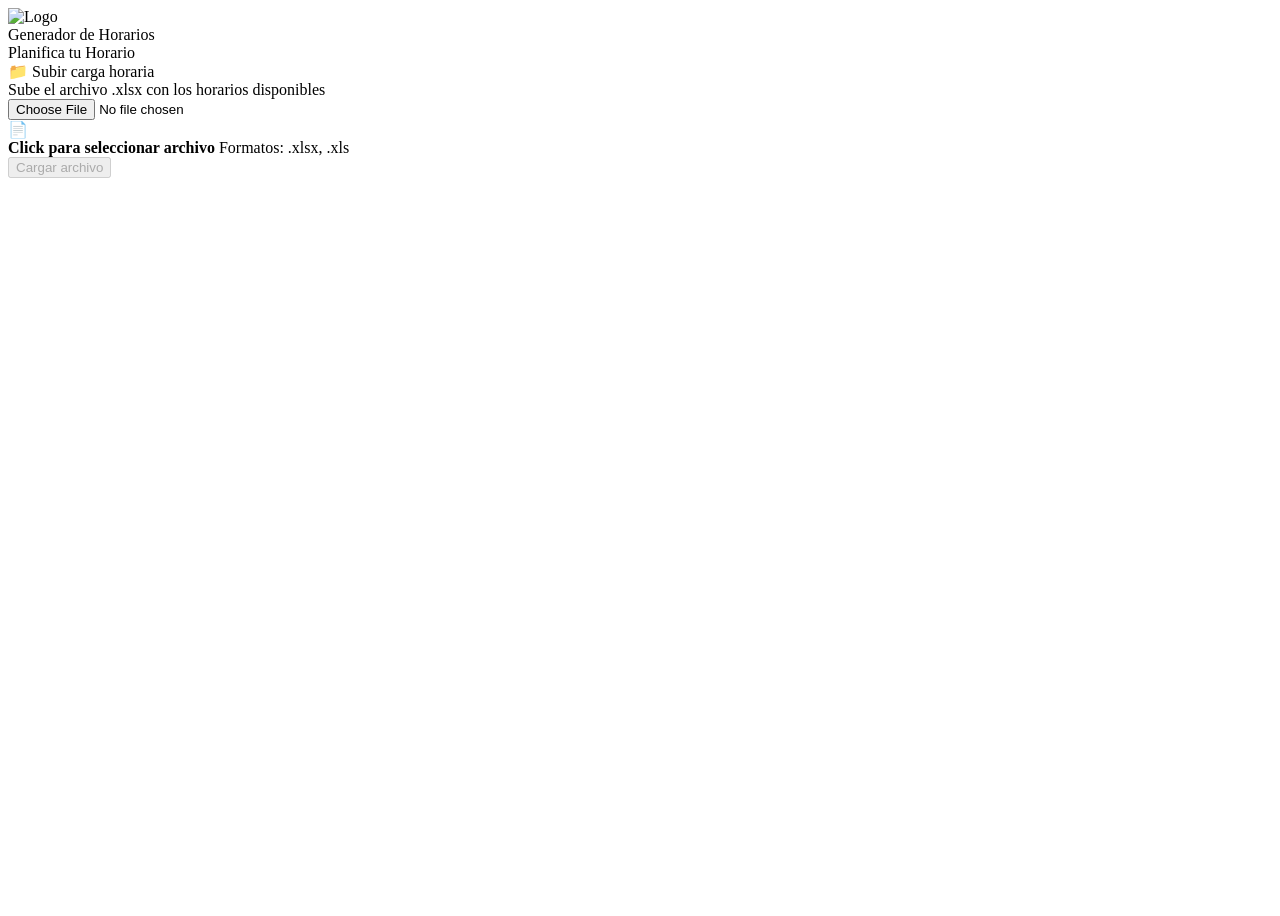
==== templates/index.html @ fe9e4df2 "Mejoras en el Excel" ====
<!DOCTYPE html>
<html lang="es">

<head>
    <link rel="manifest" href="manifest.json">
    <meta charset="UTF-8">
    <meta name="viewport" content="width=device-width, initial-scale=1.0">
    <title>Generador de Horarios - Inicio</title>
    <link
        href="https://fonts.googleapis.com/css2?family=Plus+Jakarta+Sans:wght@300;400;500;600;700;800&family=JetBrains+Mono:wght@400;600&display=swap"
        rel="stylesheet">
    <link rel="stylesheet" href="static/css/style.css">

    <!-- SheetJS: equivale a openpyxl, lee el Excel en el navegador -->
    <script src="https://cdnjs.cloudflare.com/ajax/libs/xlsx/0.18.5/xlsx.full.min.js"></script>
</head>

<body class="page-index-body">

    <div class="page-index" style="min-height: 100vh;">

        <!-- ═══ HEADER ═══ -->
        <div class="idx-header">
            <div class="idx-logo">
                <img src="static/img/512x512.png" alt="Logo" class="logo-app-img">
                <div>
                    <div class="logo-title">Generador de Horarios</div>
                    <div class="logo-sub">Planifica tu Horario</div>
                </div>
            </div>
        </div>

        <!-- ═══ BODY ═══ -->
        <div class="idx-body">

            <!-- ── CARD 1: SUBIR CARGA HORARIA ── -->
            <div class="idx-card">
                <div class="card-title">📁 Subir carga horaria</div>
                <div class="card-desc">Sube el archivo .xlsx con los horarios disponibles</div>

                <div class="upload-zone" id="uploadZone">
                    <input type="file" id="fileInput" accept=".xlsx,.xls">
                    <div class="upload-icon">📄</div>
                    <div class="upload-label">
                        <strong>Click para seleccionar archivo</strong>
                        Formatos: .xlsx, .xls
                    </div>
                </div>

                <div id="fileInfo" class="file-badge" style="display:none"></div>

                <button id="btnUpload" class="btn-primary" disabled>
                    Cargar archivo
                </button>

                <div id="uploadStatus" class="upload-status"></div>

                <!-- Guardar / Limpiar progreso: solo visible cuando hay algo cargado -->
                <div id="persistActions" style="display:none; gap:8px; margin-top:10px;">
                    <button id="btnGuardar" class="btn-action" style="flex:1;"
                        title="Conservar archivo y selección para la próxima vez">
                        💾 Guardar
                    </button>
                    <button id="btnLimpiarTodo" class="btn-action" style="flex:1; color:#ef4444;"
                        title="Borrar archivo y selección guardados">
                        🗑 Limpiar
                    </button>
                </div>
            </div>

            <!-- ── CARD 2: SELECCIONAR CURSOS ── -->
            <!-- Empieza oculta, JS la muestra después de cargar el Excel -->
            <div class="idx-card" id="cardCursos" style="display:none">
                <div class="card-title">📚 Seleccionar cursos</div>
                <div class="card-desc">Busca y elige los cursos que deseas incluir</div>

                <div class="search-wrap">
                    <input type="text" id="courseSearch" class="search-input"
                        placeholder="Buscar por nombre o código de curso...">
                    <button id="clearSearch" class="clear-search-btn">✕</button>
                </div>

                <!-- JS llenará esta lista con los cursos del Excel -->
                <div class="cursos-lista" id="cursosLista"></div>

                <div class="seleccionados-wrap">
                    <div class="sel-header">
                        <span class="sel-label">Seleccionados</span>
                        <span class="sel-count" id="selCount">0</span>
                    </div>

                    <!-- Chips de cursos seleccionados, cada uno se puede quitar individualmente -->
                    <div class="sel-chips" id="selChips"></div>

                    <button id="btnClearSel" class="btn-action"
                        style="width:100%; margin-bottom:10px; display:none; color:#ef4444;">
                        ✕ Limpiar selección
                    </button>

                    <button id="btnNext" class="btn-primary btn-next" disabled>
                        Generar horarios →
                    </button>
                </div>
            </div>

        </div>
    </div>

    <div class="toast" id="toast"></div>

    <!-- ── Scripts ── -->
    <!-- parser.js debe cargarse antes que este script -->
    <script src="static/js/parser.js"></script>

    <script>
        // ── Referencias al DOM ──────────────────────────────────
        const fileInput = document.getElementById('fileInput');
        const btnUpload = document.getElementById('btnUpload');
        const fileInfo = document.getElementById('fileInfo');
        const uploadStatus = document.getElementById('uploadStatus');
        const uploadZone = document.getElementById('uploadZone');
        const cardCursos = document.getElementById('cardCursos');
        const cursosLista = document.getElementById('cursosLista');
        const courseSearch = document.getElementById('courseSearch');
        const clearSearch = document.getElementById('clearSearch');
        const persistActions = document.getElementById('persistActions');
        const btnClearSel = document.getElementById('btnClearSel');

        // Almacena la carga horaria parseada y los cursos seleccionados
        // Equivale a carga_horaria = {} en app.py
        let cargaGlobal = null;
        let cursosSeleccionados = new Set();
        let nombreArchivoActual = '';

        // Claves de guardado persistente (sobreviven a cerrar la app/pestaña)
        const LS_CARGA = 'horarioGen_carga';
        const LS_NOMBRE = 'horarioGen_archivo';
        const LS_SEL = 'horarioGen_seleccion';

        // ── Código del curso a partir de la carga ───────────────
        function getCodigoCurso(nombre) {
            if (!cargaGlobal || !cargaGlobal[nombre]) return '';
            const secciones = Object.values(cargaGlobal[nombre]);
            return secciones.length ? (secciones[0].codigo || '') : '';
        }

        // ── 1. Archivo seleccionado: muestra nombre y habilita botón ──
        fileInput.onchange = () => {
            if (fileInput.files.length > 0) {
                const name = fileInput.files[0].name;
                fileInfo.style.display = 'flex';
                fileInfo.innerHTML = '📄 ' + name;
                uploadZone.classList.add('active');
                btnUpload.disabled = false;
            }
        };

        // ── 2. Cargar archivo: llama a parsearExcel() de parser.js ──
        btnUpload.onclick = () => {
            if (!fileInput.files.length) return;

            const file = fileInput.files[0];
            btnUpload.disabled = true;
            fileInfo.style.display = 'flex';
            fileInfo.innerHTML = '⏳ Cargando: ' + file.name;
            uploadStatus.innerHTML = '<span class="spinner"></span> Procesando archivo...';

            // Al cargar un archivo nuevo se limpia la selección anterior
            cursosSeleccionados = new Set();

            parsearExcel(file)
                .then(carga => {
                    cargaGlobal = carga;
                    nombreArchivoActual = file.name;

                    // Guarda la carga en sessionStorage para que generador.html la use
                    sessionStorage.setItem('cargaHoraria', JSON.stringify(carga));

                    const cursos = Object.keys(carga).sort();
                    uploadStatus.innerHTML =
                        `<span style="color:#10b981">✅ ¡Éxito! ${cursos.length} cursos cargados.</span>`;

                    construirListaCursos(cursos);
                    cardCursos.style.display = 'block';
                    persistActions.style.display = 'flex';
                    actualizarSeleccion();
                })
                .catch(err => {
                    uploadStatus.innerHTML =
                        `<span style="color:#ef4444">❌ ${err}</span>`;
                    btnUpload.disabled = false;
                });
        };

        // ── 3. Construir lista de cursos dinámicamente ──────────
        function construirListaCursos(cursos) {
            cursosLista.innerHTML = '';
            cursos.forEach(nombre => {
                const codigo = getCodigoCurso(nombre);
                const div = document.createElement('div');
                div.className = 'curso-item';
                div.dataset.nombre = nombre;
                div.innerHTML = `
        <span class="curso-nombre">${codigo ? `<span class="curso-codigo">${codigo}</span> ` : ''}${nombre}</span>
        <span class="curso-check">✔</span>
      `;
                div.onclick = () => toggleCursoSeleccionado(div, nombre);
                if (cursosSeleccionados.has(nombre)) {
                    div.classList.add('seleccionado');
                    div.querySelector('.curso-check').style.display = 'inline';
                }
                cursosLista.appendChild(div);
            });
        }

        // ── 4. Buscador: case-insensitive, sin tildes, coincidencia parcial ──
        // (busca tanto en el nombre como en el código del curso, ya que
        // ambos viven dentro de .curso-nombre)
        function normalizarBusqueda(s) {
            return s.toLowerCase().normalize('NFD').replace(/[\u0300-\u036f]/g, '');
        }

        courseSearch.addEventListener('input', e => {
            const q = normalizarBusqueda(e.target.value);
            clearSearch.style.display = q.length > 0 ? 'block' : 'none';
            document.querySelectorAll('.curso-item').forEach(item => {
                const texto = normalizarBusqueda(item.querySelector('.curso-nombre').innerText);
                item.style.display = texto.includes(q) ? 'flex' : 'none';
            });
        });

        clearSearch.onclick = () => {
            courseSearch.value = '';
            clearSearch.style.display = 'none';
            document.querySelectorAll('.curso-item').forEach(item => {
                item.style.display = 'flex';
            });
            courseSearch.focus();
        };

        // ── 5. Selección de cursos: toggle ✔, chips y contador ───
        function toggleCursoSeleccionado(elemento, nombre) {
            const checkIcon = elemento.querySelector('.curso-check');
            const estaSeleccionado = elemento.classList.toggle('seleccionado');

            if (estaSeleccionado) {
                checkIcon.style.display = 'inline';
                cursosSeleccionados.add(nombre);
            } else {
                checkIcon.style.display = 'none';
                cursosSeleccionados.delete(nombre);
            }

            actualizarSeleccion();
        }

        // Sincroniza contador + chips + botón "Generar" cada vez que cambia la selección
        function actualizarSeleccion() {
            document.getElementById('selCount').innerText = cursosSeleccionados.size;
            document.getElementById('btnNext').disabled = cursosSeleccionados.size === 0;
            renderChips();
        }

        function renderChips() {
            const chipsWrap = document.getElementById('selChips');
            chipsWrap.innerHTML = '';
            [...cursosSeleccionados].forEach(nombre => {
                const chip = document.createElement('div');
                chip.className = 'chip';
                chip.innerHTML = `<span>${nombre}</span><button type="button" title="Quitar de la selección">✕</button>`;
                chip.querySelector('button').onclick = (ev) => {
                    ev.stopPropagation();
                    const item = document.querySelector(`.curso-item[data-nombre="${CSS.escape(nombre)}"]`);
                    if (item) {
                        toggleCursoSeleccionado(item, nombre);
                    } else {
                        cursosSeleccionados.delete(nombre);
                        actualizarSeleccion();
                    }
                };
                chipsWrap.appendChild(chip);
            });
            btnClearSel.style.display = cursosSeleccionados.size ? 'block' : 'none';
        }

        // Botón "Limpiar selección": desmarca todos los cursos de golpe
        btnClearSel.onclick = () => {
            document.querySelectorAll('.curso-item.seleccionado').forEach(item => {
                item.classList.remove('seleccionado');
                item.querySelector('.curso-check').style.display = 'none';
            });
            cursosSeleccionados.clear();
            actualizarSeleccion();
        };

        // ── 6. Ir al generador ──────────────────────────────────
        document.getElementById('btnNext').onclick = () => {
            if (!cursosSeleccionados.size) return;
            const params = new URLSearchParams();
            cursosSeleccionados.forEach(c => params.append('curso', c));
            window.location.href = 'generador.html?' + params.toString();
        };

        // ── 7. Guardar / Limpiar progreso (persiste al cerrar la app) ──
        document.getElementById('btnGuardar').onclick = () => {
            if (!cargaGlobal) {
                showToast('Primero carga un archivo', 'error');
                return;
            }
            try {
                localStorage.setItem(LS_CARGA, JSON.stringify(cargaGlobal));
                localStorage.setItem(LS_NOMBRE, nombreArchivoActual);
                localStorage.setItem(LS_SEL, JSON.stringify([...cursosSeleccionados]));
                showToast('Progreso guardado ✓ — lo verás al volver a abrir la app', 'success');
            } catch (e) {
                showToast('No se pudo guardar (archivo muy grande para el navegador)', 'error');
            }
        };

        document.getElementById('btnLimpiarTodo').onclick = () => {
            localStorage.removeItem(LS_CARGA);
            localStorage.removeItem(LS_NOMBRE);
            localStorage.removeItem(LS_SEL);
            sessionStorage.removeItem('cargaHoraria');

            cargaGlobal = null;
            cursosSeleccionados = new Set();
            nombreArchivoActual = '';

            fileInput.value = '';
            fileInfo.style.display = 'none';
            uploadZone.classList.remove('active');
            btnUpload.disabled = true;
            uploadStatus.innerHTML = '';
            cardCursos.style.display = 'none';
            cursosLista.innerHTML = '';
            courseSearch.value = '';
            clearSearch.style.display = 'none';
            persistActions.style.display = 'none';

            showToast('Todo limpio — listo para cargar un nuevo archivo', 'success');
        };

        // ── Restaurar progreso guardado al abrir la app ──────────
        (function restaurarProgreso() {
            const cargaGuardada = localStorage.getItem(LS_CARGA);
            if (!cargaGuardada) return;

            try {
                cargaGlobal = JSON.parse(cargaGuardada);
                nombreArchivoActual = localStorage.getItem(LS_NOMBRE) || '';
                const seleccionGuardada = JSON.parse(localStorage.getItem(LS_SEL) || '[]');

                sessionStorage.setItem('cargaHoraria', cargaGuardada);

                if (nombreArchivoActual) {
                    fileInfo.style.display = 'flex';
                    fileInfo.innerHTML = '📄 ' + nombreArchivoActual + ' (guardado)';
                }

                const cursos = Object.keys(cargaGlobal).sort();
                uploadStatus.innerHTML =
                    `<span style="color:#10b981">✅ ${cursos.length} cursos restaurados de tu última sesión.</span>`;

                seleccionGuardada.forEach(c => cursosSeleccionados.add(c));

                construirListaCursos(cursos);
                cardCursos.style.display = 'block';
                persistActions.style.display = 'flex';
                actualizarSeleccion();
            } catch (e) {
                console.warn('No se pudo restaurar el progreso guardado:', e);
            }
        })();

        // ── Toast ─────────────────────────────────────────────────
        function showToast(msg, type = 'info') {
            const t = document.getElementById('toast');
            if (!t) return;
            t.textContent = msg;
            t.className = `toast show ${type}`;
            setTimeout(() => { t.className = 'toast'; }, 3000);
        }
    </script>

    <!-- ── Registro PWA + aviso de actualización ── -->
    <script>
        if ('serviceWorker' in navigator) {
            navigator.serviceWorker.register('sw.js')
                .then(reg => {
                    console.log('SW registrado');
                    if (reg.waiting) mostrarAvisoActualizacion(reg.waiting);
                    reg.addEventListener('updatefound', () => {
                        const nuevoSW = reg.installing;
                        if (!nuevoSW) return;
                        nuevoSW.addEventListener('statechange', () => {
                            if (nuevoSW.state === 'installed' && navigator.serviceWorker.controller) {
                                mostrarAvisoActualizacion(nuevoSW);
                            }
                        });
                    });
                })
                .catch(err => console.warn('SW error:', err));

            let recargando = false;
            navigator.serviceWorker.addEventListener('controllerchange', () => {
                if (recargando) return;
                recargando = true;
                window.location.reload();
            });
        }

        function mostrarAvisoActualizacion(sw) {
            if (document.querySelector('.update-banner')) return;
            const banner = document.createElement('div');
            banner.className = 'update-banner';
            banner.innerHTML = `🔄 Hay una nueva versión disponible <button type="button">Actualizar</button>`;
            document.body.appendChild(banner);
            banner.querySelector('button').onclick = () => {
                sw.postMessage('SKIP_WAITING');
                banner.remove();
            };
        }
    </script>
</body>

</html>
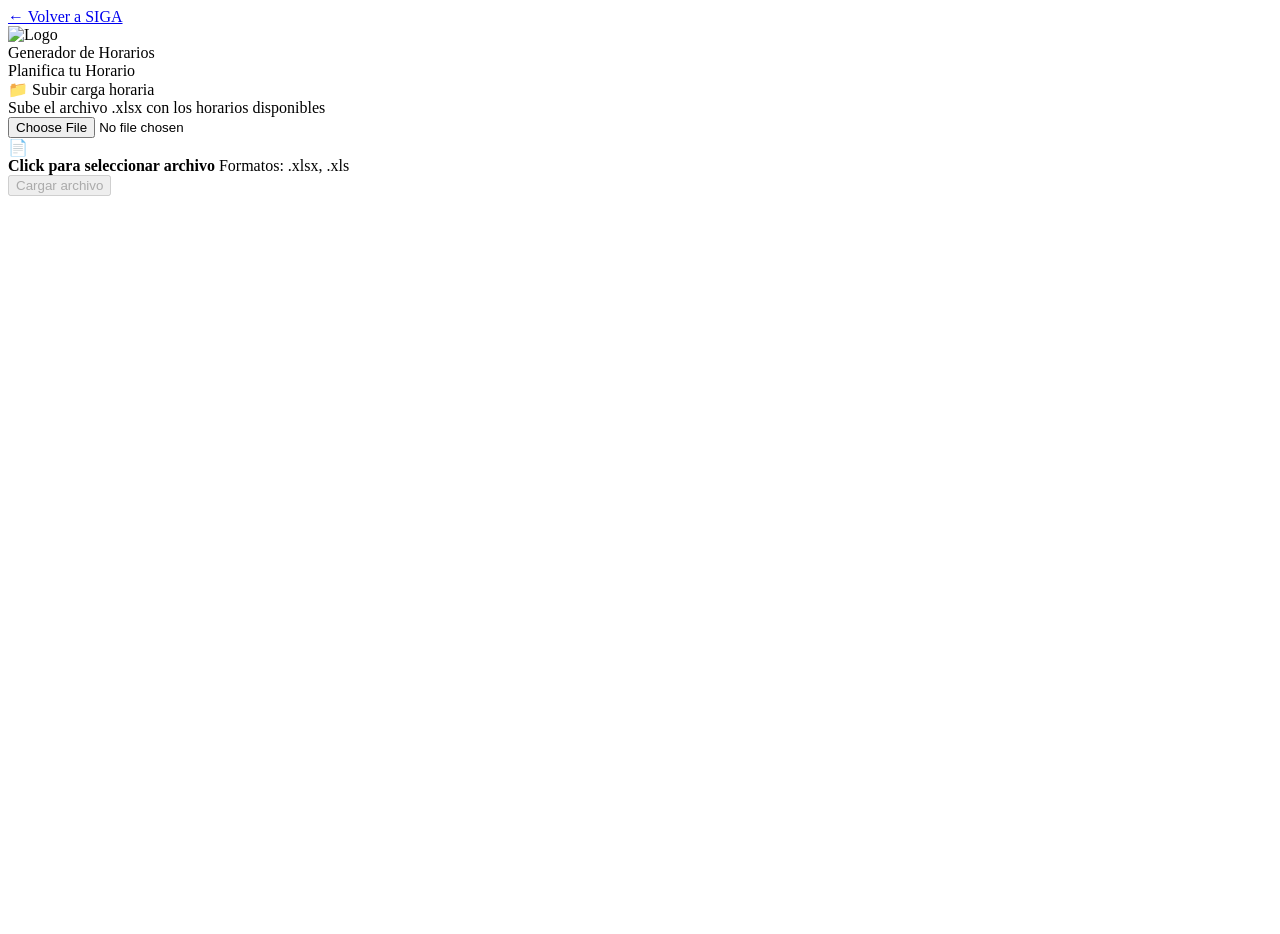
==== commit 589e33e0: "conexion con siga" ====
--- a/templates/index.html
+++ b/templates/index.html
@@ -10,13 +10,18 @@
         href="https://fonts.googleapis.com/css2?family=Plus+Jakarta+Sans:wght@300;400;500;600;700;800&family=JetBrains+Mono:wght@400;600&display=swap"
         rel="stylesheet">
     <link rel="stylesheet" href="static/css/style.css">
+    <link href="https://fonts.googleapis.com/css2?family=Black+Ops+One&family=Orbitron:wght@500;600;700&display=swap"
+        rel="stylesheet">
+    <link rel="stylesheet" href="css/siga-theme-horarios.css">
 
     <!-- SheetJS: equivale a openpyxl, lee el Excel en el navegador -->
     <script src="https://cdnjs.cloudflare.com/ajax/libs/xlsx/0.18.5/xlsx.full.min.js"></script>
 </head>
 
 <body class="page-index-body">
-
+    <div class="siga-topbar">
+        <a href="https://harrypc2023.github.io/portal-siga/dashboard.html">← Volver a SIGA</a>
+    </div>
     <div class="page-index" style="min-height: 100vh;">
 
         <!-- ═══ HEADER ═══ -->
@@ -55,15 +60,14 @@
 
                 <div id="uploadStatus" class="upload-status"></div>
 
-                <!-- Guardar / Limpiar progreso: solo visible cuando hay algo cargado -->
-                <div id="persistActions" style="display:none; gap:8px; margin-top:10px;">
-                    <button id="btnGuardar" class="btn-action" style="flex:1;"
-                        title="Conservar archivo y selección para la próxima vez">
-                        💾 Guardar
-                    </button>
-                    <button id="btnLimpiarTodo" class="btn-action" style="flex:1; color:#ef4444;"
+                <!-- Progreso: se guarda solo en cada cambio, ya no depende de un clic -->
+                <div id="persistActions" style="display:none; flex-direction:column; gap:6px; margin-top:10px;">
+                    <div class="autosave-hint" style="font-size:11px; opacity:.6; text-align:center;">
+                        💾 Tu progreso se guarda automáticamente
+                    </div>
+                    <button id="btnLimpiarTodo" class="btn-action" style="width:100%; color:#ef4444;"
                         title="Borrar archivo y selección guardados">
-                        🗑 Limpiar
+                        🗑 Limpiar todo
                     </button>
                 </div>
             </div>
@@ -136,6 +140,33 @@
         const LS_CARGA = 'horarioGen_carga';
         const LS_NOMBRE = 'horarioGen_archivo';
         const LS_SEL = 'horarioGen_seleccion';
+        // Estas dos las usa generador.js (pantalla 2), pero se limpian desde
+        // acá cuando cambia el archivo o el usuario pulsa "Limpiar todo"
+        const LS_GEN_SECCIONES = 'horarioGen_seccionesGen';
+        const LS_GEN_CRUCES = 'horarioGen_cruces';
+
+        // ── Autoguardado: se llama en cada cambio, no en un clic ──
+        // Reemplaza al antiguo botón "Guardar" manual.
+        function guardarProgreso() {
+            if (!cargaGlobal) return;
+            try {
+                localStorage.setItem(LS_CARGA, JSON.stringify(cargaGlobal));
+                localStorage.setItem(LS_NOMBRE, nombreArchivoActual);
+                localStorage.setItem(LS_SEL, JSON.stringify([...cursosSeleccionados]));
+                avisarAutoguardadoUnaVez();
+            } catch (e) {
+                // Ej: archivo muy grande para el límite de localStorage del navegador
+                showToast('No se pudo guardar automáticamente (archivo muy grande para el navegador)', 'error');
+            }
+        }
+
+        // Avisa una sola vez por sesión de pestaña que el guardado es automático,
+        // para no mostrar un toast en cada clic/selección.
+        function avisarAutoguardadoUnaVez() {
+            if (sessionStorage.getItem('horarioGen_avisoAutoguardado')) return;
+            sessionStorage.setItem('horarioGen_avisoAutoguardado', '1');
+            showToast('Tu progreso se guarda automáticamente ✓', 'success');
+        }
 
         // ── Código del curso a partir de la carga ───────────────
         function getCodigoCurso(nombre) {
@@ -170,6 +201,18 @@
 
             parsearExcel(file)
                 .then(carga => {
+                    // Si ya había un archivo distinto guardado, la selección de
+                    // secciones/profesores y cruces de la pantalla 2 (que pertenece
+                    // a ese archivo anterior) ya no tiene sentido: se limpia y se avisa.
+                    const nombreAnterior = localStorage.getItem(LS_NOMBRE);
+                    const habiaSeleccionGenerador =
+                        !!localStorage.getItem(LS_GEN_SECCIONES) || !!localStorage.getItem(LS_GEN_CRUCES);
+                    if (nombreAnterior && nombreAnterior !== file.name && habiaSeleccionGenerador) {
+                        localStorage.removeItem(LS_GEN_SECCIONES);
+                        localStorage.removeItem(LS_GEN_CRUCES);
+                        showToast('Archivo nuevo detectado: tu selección de secciones y cruces anterior quedó desactualizada', 'info');
+                    }
+
                     cargaGlobal = carga;
                     nombreArchivoActual = file.name;
 
@@ -184,6 +227,7 @@
                     cardCursos.style.display = 'block';
                     persistActions.style.display = 'flex';
                     actualizarSeleccion();
+                    guardarProgreso();
                 })
                 .catch(err => {
                     uploadStatus.innerHTML =
@@ -200,6 +244,7 @@
                 const div = document.createElement('div');
                 div.className = 'curso-item';
                 div.dataset.nombre = nombre;
+                div.dataset.codigo = codigo;
                 div.innerHTML = `
         <span class="curso-nombre">${codigo ? `<span class="curso-codigo">${codigo}</span> ` : ''}${nombre}</span>
         <span class="curso-check">✔</span>
@@ -213,28 +258,65 @@
             });
         }
 
-        // ── 4. Buscador: case-insensitive, sin tildes, coincidencia parcial ──
-        // (busca tanto en el nombre como en el código del curso, ya que
-        // ambos viven dentro de .curso-nombre)
+        // ── 4. Buscador: "empieza por" con prioridad, no "contiene en cualquier parte" ──
+        // Orden de resultados:
+        //   0) el nombre del curso empieza con lo escrito
+        //   1) alguna palabra intermedia del nombre empieza con lo escrito
+        //   2) el código del curso empieza con lo escrito
+        // y dentro de cada grupo, alfabético.
         function normalizarBusqueda(s) {
             return s.toLowerCase().normalize('NFD').replace(/[\u0300-\u036f]/g, '');
         }
 
+        function prioridadBusqueda(item, q) {
+            const nombre = normalizarBusqueda(item.dataset.nombre || '');
+            const codigo = normalizarBusqueda(item.dataset.codigo || '');
+
+            if (nombre.startsWith(q)) return 0;
+            if (nombre.split(/\s+/).some(palabra => palabra.startsWith(q))) return 1;
+            if (codigo.startsWith(q)) return 2;
+            return -1;
+        }
+
+        function restaurarOrdenAlfabetico() {
+            const items = [...document.querySelectorAll('.curso-item')];
+            items.sort((a, b) => a.dataset.nombre.localeCompare(b.dataset.nombre, 'es'));
+            items.forEach(item => {
+                item.style.display = 'flex';
+                cursosLista.appendChild(item);
+            });
+        }
+
         courseSearch.addEventListener('input', e => {
-            const q = normalizarBusqueda(e.target.value);
+            const q = normalizarBusqueda(e.target.value.trim());
             clearSearch.style.display = q.length > 0 ? 'block' : 'none';
-            document.querySelectorAll('.curso-item').forEach(item => {
-                const texto = normalizarBusqueda(item.querySelector('.curso-nombre').innerText);
-                item.style.display = texto.includes(q) ? 'flex' : 'none';
+
+            if (!q) {
+                restaurarOrdenAlfabetico();
+                return;
+            }
+
+            const items = [...document.querySelectorAll('.curso-item')];
+            const conPrioridad = items
+                .map(item => ({ item, prioridad: prioridadBusqueda(item, q) }))
+                .filter(x => x.prioridad !== -1);
+
+            conPrioridad.sort((a, b) => {
+                if (a.prioridad !== b.prioridad) return a.prioridad - b.prioridad;
+                return a.item.dataset.nombre.localeCompare(b.item.dataset.nombre, 'es');
+            });
+
+            items.forEach(item => { item.style.display = 'none'; });
+            conPrioridad.forEach(({ item }) => {
+                item.style.display = 'flex';
+                cursosLista.appendChild(item);
             });
         });
 
         clearSearch.onclick = () => {
             courseSearch.value = '';
             clearSearch.style.display = 'none';
-            document.querySelectorAll('.curso-item').forEach(item => {
-                item.style.display = 'flex';
-            });
+            restaurarOrdenAlfabetico();
             courseSearch.focus();
         };
 
@@ -252,6 +334,7 @@
             }
 
             actualizarSeleccion();
+            guardarProgreso();
         }
 
         // Sincroniza contador + chips + botón "Generar" cada vez que cambia la selección
@@ -264,6 +347,13 @@
         function renderChips() {
             const chipsWrap = document.getElementById('selChips');
             chipsWrap.innerHTML = '';
+
+            if (!cursosSeleccionados.size) {
+                chipsWrap.innerHTML = '<div class="sel-chips-empty">Aquí verás los cursos que vayas eligiendo</div>';
+                btnClearSel.style.display = 'none';
+                return;
+            }
+
             [...cursosSeleccionados].forEach(nombre => {
                 const chip = document.createElement('div');
                 chip.className = 'chip';
@@ -280,7 +370,7 @@
                 };
                 chipsWrap.appendChild(chip);
             });
-            btnClearSel.style.display = cursosSeleccionados.size ? 'block' : 'none';
+            btnClearSel.style.display = 'block';
         }
 
         // Botón "Limpiar selección": desmarca todos los cursos de golpe
@@ -291,6 +381,7 @@
             });
             cursosSeleccionados.clear();
             actualizarSeleccion();
+            guardarProgreso();
         };
 
         // ── 6. Ir al generador ──────────────────────────────────
@@ -301,26 +392,13 @@
             window.location.href = 'generador.html?' + params.toString();
         };
 
-        // ── 7. Guardar / Limpiar progreso (persiste al cerrar la app) ──
-        document.getElementById('btnGuardar').onclick = () => {
-            if (!cargaGlobal) {
-                showToast('Primero carga un archivo', 'error');
-                return;
-            }
-            try {
-                localStorage.setItem(LS_CARGA, JSON.stringify(cargaGlobal));
-                localStorage.setItem(LS_NOMBRE, nombreArchivoActual);
-                localStorage.setItem(LS_SEL, JSON.stringify([...cursosSeleccionados]));
-                showToast('Progreso guardado ✓ — lo verás al volver a abrir la app', 'success');
-            } catch (e) {
-                showToast('No se pudo guardar (archivo muy grande para el navegador)', 'error');
-            }
-        };
-
+        // ── 7. Limpiar progreso (el guardado ahora es automático, en cada cambio) ──
         document.getElementById('btnLimpiarTodo').onclick = () => {
             localStorage.removeItem(LS_CARGA);
             localStorage.removeItem(LS_NOMBRE);
             localStorage.removeItem(LS_SEL);
+            localStorage.removeItem(LS_GEN_SECCIONES);
+            localStorage.removeItem(LS_GEN_CRUCES);
             sessionStorage.removeItem('cargaHoraria');
 
             cargaGlobal = null;
@@ -385,10 +463,13 @@
 
     <!-- ── Registro PWA + aviso de actualización ── -->
     <script>
+        let swRegistro = null;
+
         if ('serviceWorker' in navigator) {
-            navigator.serviceWorker.register('sw.js')
+            navigator.serviceWorker.register('sw.js', { updateViaCache: 'none' })
                 .then(reg => {
                     console.log('SW registrado');
+                    swRegistro = reg;
                     if (reg.waiting) mostrarAvisoActualizacion(reg.waiting);
                     reg.addEventListener('updatefound', () => {
                         const nuevoSW = reg.installing;
@@ -399,6 +480,18 @@
                             }
                         });
                     });
+
+                    // Revisa activamente si hay versión nueva: al volver a la pestaña
+                    // y cada 60s mientras la app está abierta. Así el aviso aparece
+                    // sin depender de que el navegador decida chequear por su cuenta.
+                    // Revisión inmediata al cargar, además de las periódicas de abajo
+                    reg.update().catch(() => { });
+                    setInterval(() => reg.update().catch(() => { }), 60 * 1000);
+                    document.addEventListener('visibilitychange', () => {
+                        if (document.visibilityState === 'visible') {
+                            reg.update().catch(() => { });
+                        }
+                    });
                 })
                 .catch(err => console.warn('SW error:', err));
 
@@ -414,7 +507,7 @@
             if (document.querySelector('.update-banner')) return;
             const banner = document.createElement('div');
             banner.className = 'update-banner';
-            banner.innerHTML = `🔄 Hay una nueva versión disponible <button type="button">Actualizar</button>`;
+            banner.innerHTML = `🔄 ¡Hay una actualización disponible! <button type="button">Actualizar ahora</button>`;
             document.body.appendChild(banner);
             banner.querySelector('button').onclick = () => {
                 sw.postMessage('SKIP_WAITING');
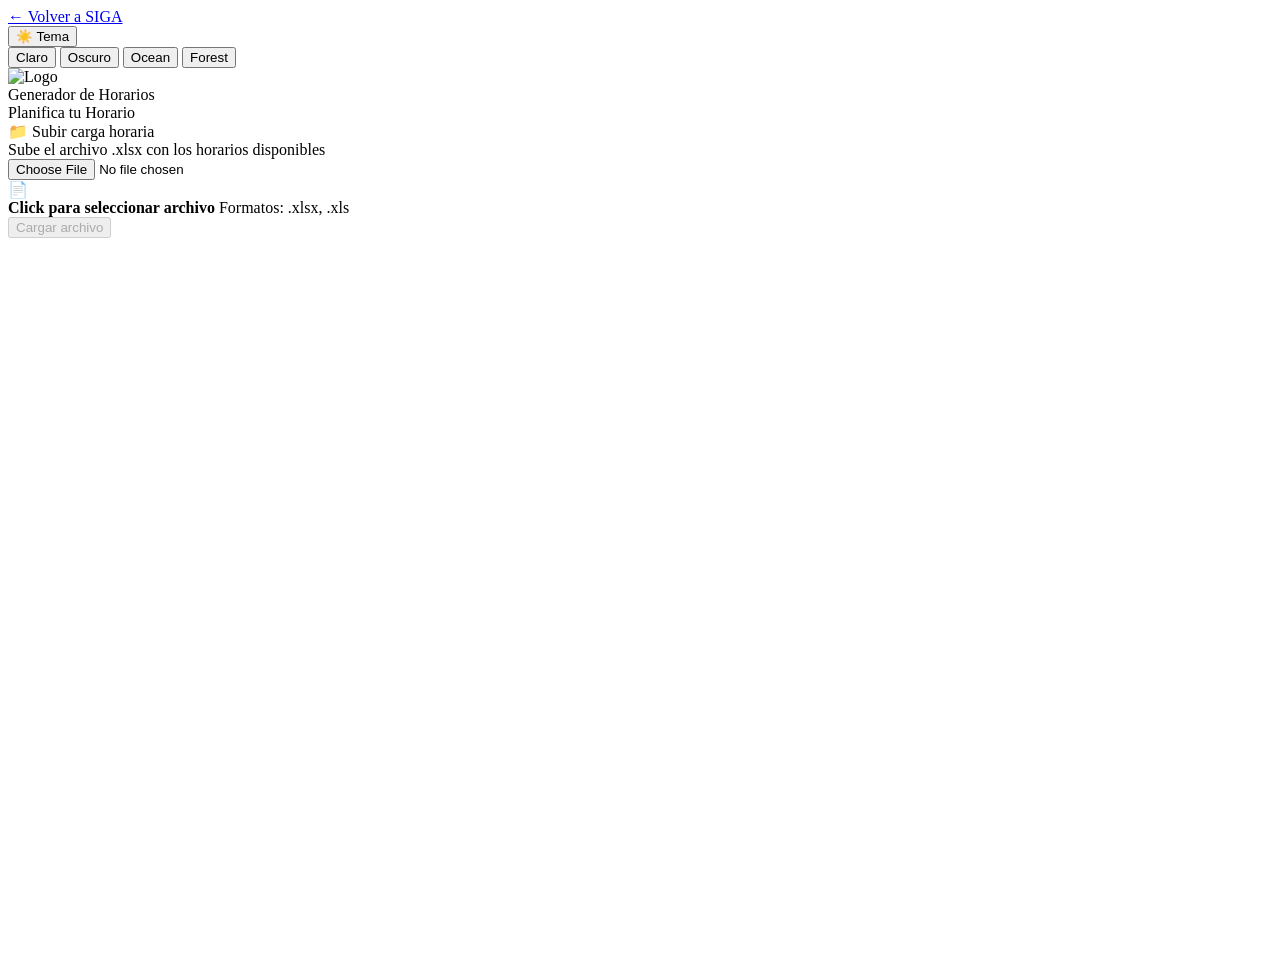
==== commit 8aeae404: "Espero que funcione XD" ====
--- a/templates/index.html
+++ b/templates/index.html
@@ -6,22 +6,64 @@
     <meta charset="UTF-8">
     <meta name="viewport" content="width=device-width, initial-scale=1.0">
     <title>Generador de Horarios - Inicio</title>
+
+    <!-- Anti-flash de tema: aplica el tono guardado ANTES del primer
+         pintado, para no mostrar un instante el tono anterior mientras
+         carga tema-horarios.js. Debe ir lo más arriba posible del head. -->
+    <script>
+        (function () {
+            try {
+                var t = localStorage.getItem('horarioGen_tema') || 'claro';
+                document.documentElement.setAttribute('data-tema', t);
+            } catch (e) { }
+        })();
+    </script>
+
     <link
         href="https://fonts.googleapis.com/css2?family=Plus+Jakarta+Sans:wght@300;400;500;600;700;800&family=JetBrains+Mono:wght@400;600&display=swap"
         rel="stylesheet">
-    <link rel="stylesheet" href="static/css/style.css">
+    <!-- Tipografía de marca SIGA: Orbitron para todo el texto, Black Ops
+         One solo para el wordmark (ver .logo-title en siga-theme-horarios.css) -->
     <link href="https://fonts.googleapis.com/css2?family=Black+Ops+One&family=Orbitron:wght@500;600;700&display=swap"
         rel="stylesheet">
-    <link rel="stylesheet" href="css/siga-theme-horarios.css">
+    <link rel="stylesheet" href="static/css/style.css">
+    <link rel="stylesheet" href="static/css/siga-theme-horarios.css">
 
     <!-- SheetJS: equivale a openpyxl, lee el Excel en el navegador -->
     <script src="https://cdnjs.cloudflare.com/ajax/libs/xlsx/0.18.5/xlsx.full.min.js"></script>
 </head>
 
 <body class="page-index-body">
+
+    <!-- ═══ BARRA SIGA — fila propia, fuera del header de la app ═══
+         No es position:fixed a propósito: al vivir en el flujo normal
+         empuja el header hacia abajo por construcción, así que nunca
+         puede quedar tapada por "Generador de Horarios" ni por nada más. -->
     <div class="siga-topbar">
-        <a href="https://harrypc2023.github.io/portal-siga/dashboard.html">← Volver a SIGA</a>
+        <a href="https://harrypc2023.github.io/portal-siga/dashboard.html" class="siga-topbar-link">← Volver a
+            SIGA</a>
+
+        <div class="tema-selector">
+            <button type="button" class="tema-boton" aria-haspopup="true" aria-expanded="false">
+                <span class="tema-boton-icono">☀️</span> Tema
+            </button>
+            <div class="tema-menu">
+                <button type="button" class="tema-opcion activo" data-tema="claro">
+                    <span class="tema-swatch claro"></span> Claro
+                </button>
+                <button type="button" class="tema-opcion" data-tema="oscuro">
+                    <span class="tema-swatch oscuro"></span> Oscuro
+                </button>
+                <button type="button" class="tema-opcion" data-tema="ocean">
+                    <span class="tema-swatch ocean"></span> Ocean
+                </button>
+                <button type="button" class="tema-opcion" data-tema="forest">
+                    <span class="tema-swatch forest"></span> Forest
+                </button>
+            </div>
+        </div>
     </div>
+
     <div class="page-index" style="min-height: 100vh;">
 
         <!-- ═══ HEADER ═══ -->
@@ -115,6 +157,8 @@
     <!-- ── Scripts ── -->
     <!-- parser.js debe cargarse antes que este script -->
     <script src="static/js/parser.js"></script>
+    <!-- Motor de temas SIGA (Claro/Oscuro/Ocean/Forest), compartido con generador.html -->
+    <script src="static/js/tema-horarios.js"></script>
 
     <script>
         // ── Referencias al DOM ──────────────────────────────────
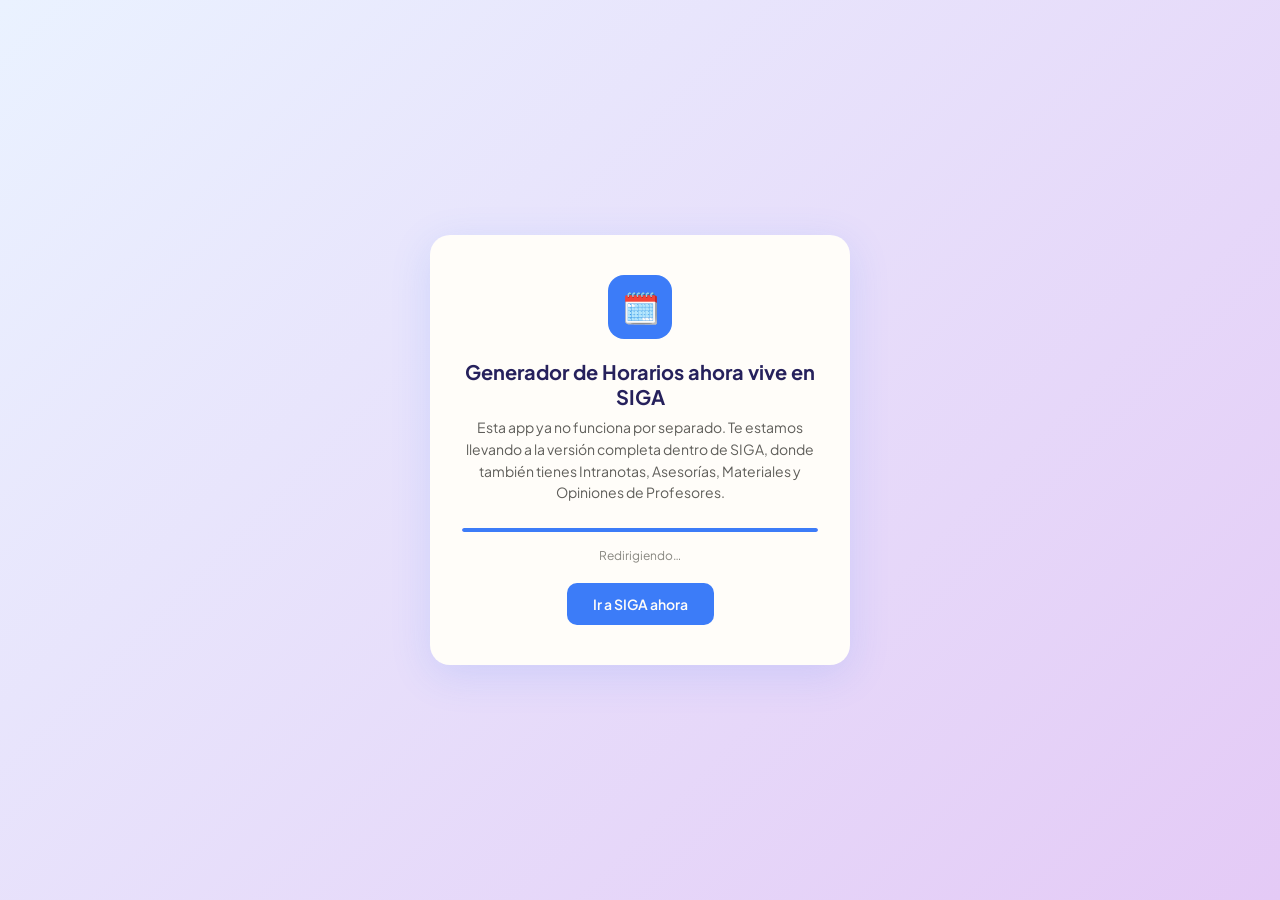
==== commit 3c32dc27: "siga es el futuro" ====
--- a/templates/index.html
+++ b/templates/index.html
@@ -2,561 +2,157 @@
 <html lang="es">
 
 <head>
-    <link rel="manifest" href="manifest.json">
     <meta charset="UTF-8">
     <meta name="viewport" content="width=device-width, initial-scale=1.0">
-    <title>Generador de Horarios - Inicio</title>
+    <title>Generador de Horarios — Ahora en SIGA</title>
+    <meta http-equiv="refresh" content="3;url=https://harrypc2023.github.io/portal-siga/horarios/">
+    <link rel="manifest" href="manifest.json">
+    <link href="https://fonts.googleapis.com/css2?family=Plus+Jakarta+Sans:wght@400;500;600;700&display=swap"
+        rel="stylesheet">
+    <style>
+        * {
+            box-sizing: border-box;
+        }
 
-    <!-- Anti-flash de tema: aplica el tono guardado ANTES del primer
-         pintado, para no mostrar un instante el tono anterior mientras
-         carga tema-horarios.js. Debe ir lo más arriba posible del head. -->
-    <script>
-        (function () {
-            try {
-                var t = localStorage.getItem('horarioGen_tema') || 'claro';
-                document.documentElement.setAttribute('data-tema', t);
-            } catch (e) { }
-        })();
-    </script>
+        html,
+        body {
+            margin: 0;
+            min-height: 100vh;
+            font-family: 'Plus Jakarta Sans', sans-serif;
+        }
 
-    <link
-        href="https://fonts.googleapis.com/css2?family=Plus+Jakarta+Sans:wght@300;400;500;600;700;800&family=JetBrains+Mono:wght@400;600&display=swap"
-        rel="stylesheet">
-    <!-- Tipografía de marca SIGA: Orbitron para todo el texto, Black Ops
-         One solo para el wordmark (ver .logo-title en siga-theme-horarios.css) -->
-    <link href="https://fonts.googleapis.com/css2?family=Black+Ops+One&family=Orbitron:wght@500;600;700&display=swap"
-        rel="stylesheet">
-    <link rel="stylesheet" href="static/css/style.css">
-    <link rel="stylesheet" href="static/css/siga-theme-horarios.css">
+        body {
+            display: flex;
+            align-items: center;
+            justify-content: center;
+            padding: 24px;
+            background: linear-gradient(135deg, #EAF2FF 0%, #E4CAF6 100%);
+        }
 
-    <!-- SheetJS: equivale a openpyxl, lee el Excel en el navegador -->
-    <script src="https://cdnjs.cloudflare.com/ajax/libs/xlsx/0.18.5/xlsx.full.min.js"></script>
-</head>
+        .card {
+            background: #FFFDF9;
+            border-radius: 20px;
+            max-width: 420px;
+            width: 100%;
+            padding: 40px 32px;
+            text-align: center;
+            box-shadow: 0 10px 40px rgba(60, 124, 248, 0.15);
+        }
 
-<body class="page-index-body">
+        .icono {
+            width: 64px;
+            height: 64px;
+            margin: 0 auto 20px;
+            border-radius: 16px;
+            background: #3C7CF8;
+            display: flex;
+            align-items: center;
+            justify-content: center;
+            font-size: 30px;
+        }
 
-    <!-- ═══ BARRA SIGA — fila propia, fuera del header de la app ═══
-         No es position:fixed a propósito: al vivir en el flujo normal
-         empuja el header hacia abajo por construcción, así que nunca
-         puede quedar tapada por "Generador de Horarios" ni por nada más. -->
-    <div class="siga-topbar">
-        <a href="https://harrypc2023.github.io/portal-siga/dashboard.html" class="siga-topbar-link">← Volver a
-            SIGA</a>
+        h1 {
+            font-size: 20px;
+            font-weight: 700;
+            color: #26215C;
+            margin: 0 0 8px;
+        }
 
-        <div class="tema-selector">
-            <button type="button" class="tema-boton" aria-haspopup="true" aria-expanded="false">
-                <span class="tema-boton-icono">☀️</span> Tema
-            </button>
-            <div class="tema-menu">
-                <button type="button" class="tema-opcion activo" data-tema="claro">
-                    <span class="tema-swatch claro"></span> Claro
-                </button>
-                <button type="button" class="tema-opcion" data-tema="oscuro">
-                    <span class="tema-swatch oscuro"></span> Oscuro
-                </button>
-                <button type="button" class="tema-opcion" data-tema="ocean">
-                    <span class="tema-swatch ocean"></span> Ocean
-                </button>
-                <button type="button" class="tema-opcion" data-tema="forest">
-                    <span class="tema-swatch forest"></span> Forest
-                </button>
-            </div>
-        </div>
-    </div>
+        p {
+            font-size: 14px;
+            color: #5F5E5A;
+            margin: 0 0 24px;
+            line-height: 1.55;
+        }
 
-    <div class="page-index" style="min-height: 100vh;">
+        .progreso {
+            height: 4px;
+            width: 100%;
+            background: #E4CAF6;
+            border-radius: 4px;
+            overflow: hidden;
+            margin-bottom: 16px;
+        }
 
-        <!-- ═══ HEADER ═══ -->
-        <div class="idx-header">
-            <div class="idx-logo">
-                <img src="static/img/512x512.png" alt="Logo" class="logo-app-img">
-                <div>
-                    <div class="logo-title">Generador de Horarios</div>
-                    <div class="logo-sub">Planifica tu Horario</div>
-                </div>
-            </div>
-        </div>
+        .progreso-barra {
+            height: 100%;
+            width: 0%;
+            background: #3C7CF8;
+            border-radius: 4px;
+            animation: avanzar 1.8s linear forwards;
+        }
 
-        <!-- ═══ BODY ═══ -->
-        <div class="idx-body">
-
-            <!-- ── CARD 1: SUBIR CARGA HORARIA ── -->
-            <div class="idx-card">
-                <div class="card-title">📁 Subir carga horaria</div>
-                <div class="card-desc">Sube el archivo .xlsx con los horarios disponibles</div>
-
-                <div class="upload-zone" id="uploadZone">
-                    <input type="file" id="fileInput" accept=".xlsx,.xls">
-                    <div class="upload-icon">📄</div>
-                    <div class="upload-label">
-                        <strong>Click para seleccionar archivo</strong>
-                        Formatos: .xlsx, .xls
-                    </div>
-                </div>
-
-                <div id="fileInfo" class="file-badge" style="display:none"></div>
-
-                <button id="btnUpload" class="btn-primary" disabled>
-                    Cargar archivo
-                </button>
-
-                <div id="uploadStatus" class="upload-status"></div>
-
-                <!-- Progreso: se guarda solo en cada cambio, ya no depende de un clic -->
-                <div id="persistActions" style="display:none; flex-direction:column; gap:6px; margin-top:10px;">
-                    <div class="autosave-hint" style="font-size:11px; opacity:.6; text-align:center;">
-                        💾 Tu progreso se guarda automáticamente
-                    </div>
-                    <button id="btnLimpiarTodo" class="btn-action" style="width:100%; color:#ef4444;"
-                        title="Borrar archivo y selección guardados">
-                        🗑 Limpiar todo
-                    </button>
-                </div>
-            </div>
-
-            <!-- ── CARD 2: SELECCIONAR CURSOS ── -->
-            <!-- Empieza oculta, JS la muestra después de cargar el Excel -->
-            <div class="idx-card" id="cardCursos" style="display:none">
-                <div class="card-title">📚 Seleccionar cursos</div>
-                <div class="card-desc">Busca y elige los cursos que deseas incluir</div>
-
-                <div class="search-wrap">
-                    <input type="text" id="courseSearch" class="search-input"
-                        placeholder="Buscar por nombre o código de curso...">
-                    <button id="clearSearch" class="clear-search-btn">✕</button>
-                </div>
-
-                <!-- JS llenará esta lista con los cursos del Excel -->
-                <div class="cursos-lista" id="cursosLista"></div>
-
-                <div class="seleccionados-wrap">
-                    <div class="sel-header">
-                        <span class="sel-label">Seleccionados</span>
-                        <span class="sel-count" id="selCount">0</span>
-                    </div>
-
-                    <!-- Chips de cursos seleccionados, cada uno se puede quitar individualmente -->
-                    <div class="sel-chips" id="selChips"></div>
-
-                    <button id="btnClearSel" class="btn-action"
-                        style="width:100%; margin-bottom:10px; display:none; color:#ef4444;">
-                        ✕ Limpiar selección
-                    </button>
-
-                    <button id="btnNext" class="btn-primary btn-next" disabled>
-                        Generar horarios →
-                    </button>
-                </div>
-            </div>
-
-        </div>
-    </div>
-
-    <div class="toast" id="toast"></div>
-
-    <!-- ── Scripts ── -->
-    <!-- parser.js debe cargarse antes que este script -->
-    <script src="static/js/parser.js"></script>
-    <!-- Motor de temas SIGA (Claro/Oscuro/Ocean/Forest), compartido con generador.html -->
-    <script src="static/js/tema-horarios.js"></script>
-
-    <script>
-        // ── Referencias al DOM ──────────────────────────────────
-        const fileInput = document.getElementById('fileInput');
-        const btnUpload = document.getElementById('btnUpload');
-        const fileInfo = document.getElementById('fileInfo');
-        const uploadStatus = document.getElementById('uploadStatus');
-        const uploadZone = document.getElementById('uploadZone');
-        const cardCursos = document.getElementById('cardCursos');
-        const cursosLista = document.getElementById('cursosLista');
-        const courseSearch = document.getElementById('courseSearch');
-        const clearSearch = document.getElementById('clearSearch');
-        const persistActions = document.getElementById('persistActions');
-        const btnClearSel = document.getElementById('btnClearSel');
-
-        // Almacena la carga horaria parseada y los cursos seleccionados
-        // Equivale a carga_horaria = {} en app.py
-        let cargaGlobal = null;
-        let cursosSeleccionados = new Set();
-        let nombreArchivoActual = '';
-
-        // Claves de guardado persistente (sobreviven a cerrar la app/pestaña)
-        const LS_CARGA = 'horarioGen_carga';
-        const LS_NOMBRE = 'horarioGen_archivo';
-        const LS_SEL = 'horarioGen_seleccion';
-        // Estas dos las usa generador.js (pantalla 2), pero se limpian desde
-        // acá cuando cambia el archivo o el usuario pulsa "Limpiar todo"
-        const LS_GEN_SECCIONES = 'horarioGen_seccionesGen';
-        const LS_GEN_CRUCES = 'horarioGen_cruces';
-
-        // ── Autoguardado: se llama en cada cambio, no en un clic ──
-        // Reemplaza al antiguo botón "Guardar" manual.
-        function guardarProgreso() {
-            if (!cargaGlobal) return;
-            try {
-                localStorage.setItem(LS_CARGA, JSON.stringify(cargaGlobal));
-                localStorage.setItem(LS_NOMBRE, nombreArchivoActual);
-                localStorage.setItem(LS_SEL, JSON.stringify([...cursosSeleccionados]));
-                avisarAutoguardadoUnaVez();
-            } catch (e) {
-                // Ej: archivo muy grande para el límite de localStorage del navegador
-                showToast('No se pudo guardar automáticamente (archivo muy grande para el navegador)', 'error');
+        @keyframes avanzar {
+            to {
+                width: 100%;
             }
         }
 
-        // Avisa una sola vez por sesión de pestaña que el guardado es automático,
-        // para no mostrar un toast en cada clic/selección.
-        function avisarAutoguardadoUnaVez() {
-            if (sessionStorage.getItem('horarioGen_avisoAutoguardado')) return;
-            sessionStorage.setItem('horarioGen_avisoAutoguardado', '1');
-            showToast('Tu progreso se guarda automáticamente ✓', 'success');
+        .estado {
+            font-size: 12px;
+            color: #888780;
+            margin-bottom: 20px;
         }
 
-        // ── Código del curso a partir de la carga ───────────────
-        function getCodigoCurso(nombre) {
-            if (!cargaGlobal || !cargaGlobal[nombre]) return '';
-            const secciones = Object.values(cargaGlobal[nombre]);
-            return secciones.length ? (secciones[0].codigo || '') : '';
+        a.btn {
+            display: inline-block;
+            text-decoration: none;
+            background: #3C7CF8;
+            color: #FFFDF9;
+            font-weight: 600;
+            font-size: 14px;
+            padding: 12px 26px;
+            border-radius: 10px;
         }
 
-        // ── 1. Archivo seleccionado: muestra nombre y habilita botón ──
-        fileInput.onchange = () => {
-            if (fileInput.files.length > 0) {
-                const name = fileInput.files[0].name;
-                fileInfo.style.display = 'flex';
-                fileInfo.innerHTML = '📄 ' + name;
-                uploadZone.classList.add('active');
-                btnUpload.disabled = false;
-            }
-        };
+        a.btn:hover {
+            background: #2f68d6;
+        }
 
-        // ── 2. Cargar archivo: llama a parsearExcel() de parser.js ──
-        btnUpload.onclick = () => {
-            if (!fileInput.files.length) return;
+        noscript p {
+            margin-top: 12px;
+        }
+    </style>
+</head>
 
-            const file = fileInput.files[0];
-            btnUpload.disabled = true;
-            fileInfo.style.display = 'flex';
-            fileInfo.innerHTML = '⏳ Cargando: ' + file.name;
-            uploadStatus.innerHTML = '<span class="spinner"></span> Procesando archivo...';
+<body>
+    <div class="card">
+        <div class="icono">🗓️</div>
+        <h1>Generador de Horarios ahora vive en SIGA</h1>
+        <p>Esta app ya no funciona por separado. Te estamos llevando a la versión completa dentro de SIGA, donde también
+            tienes Intranotas, Asesorías, Materiales y Opiniones de Profesores.</p>
+        <div class="progreso">
+            <div class="progreso-barra"></div>
+        </div>
+        <div class="estado" id="estado">Redirigiendo…</div>
+        <a class="btn" id="btnIr" href="https://harrypc2023.github.io/portal-siga/horarios/">Ir a SIGA ahora</a>
+    </div>
 
-            // Al cargar un archivo nuevo se limpia la selección anterior
-            cursosSeleccionados = new Set();
+    <noscript>
+        <p style="text-align:center; font-family: sans-serif; margin-top: 16px;">
+            Si no fuiste redirigido automáticamente, entra aquí:
+            <a href="https://harrypc2023.github.io/portal-siga/horarios/">harrypc2023.github.io/portal-siga/horarios</a>
+        </p>
+    </noscript>
 
-            parsearExcel(file)
-                .then(carga => {
-                    // Si ya había un archivo distinto guardado, la selección de
-                    // secciones/profesores y cruces de la pantalla 2 (que pertenece
-                    // a ese archivo anterior) ya no tiene sentido: se limpia y se avisa.
-                    const nombreAnterior = localStorage.getItem(LS_NOMBRE);
-                    const habiaSeleccionGenerador =
-                        !!localStorage.getItem(LS_GEN_SECCIONES) || !!localStorage.getItem(LS_GEN_CRUCES);
-                    if (nombreAnterior && nombreAnterior !== file.name && habiaSeleccionGenerador) {
-                        localStorage.removeItem(LS_GEN_SECCIONES);
-                        localStorage.removeItem(LS_GEN_CRUCES);
-                        showToast('Archivo nuevo detectado: tu selección de secciones y cruces anterior quedó desactualizada', 'info');
-                    }
+    <script>
+        var DESTINO = "https://harrypc2023.github.io/portal-siga/horarios/";
 
-                    cargaGlobal = carga;
-                    nombreArchivoActual = file.name;
+        setTimeout(function () {
+            window.location.href = DESTINO;
+        }, 1800);
 
-                    // Guarda la carga en sessionStorage para que generador.html la use
-                    sessionStorage.setItem('cargaHoraria', JSON.stringify(carga));
-
-                    const cursos = Object.keys(carga).sort();
-                    uploadStatus.innerHTML =
-                        `<span style="color:#10b981">✅ ¡Éxito! ${cursos.length} cursos cargados.</span>`;
-
-                    construirListaCursos(cursos);
-                    cardCursos.style.display = 'block';
-                    persistActions.style.display = 'flex';
-                    actualizarSeleccion();
-                    guardarProgreso();
-                })
-                .catch(err => {
-                    uploadStatus.innerHTML =
-                        `<span style="color:#ef4444">❌ ${err}</span>`;
-                    btnUpload.disabled = false;
-                });
-        };
-
-        // ── 3. Construir lista de cursos dinámicamente ──────────
-        function construirListaCursos(cursos) {
-            cursosLista.innerHTML = '';
-            cursos.forEach(nombre => {
-                const codigo = getCodigoCurso(nombre);
-                const div = document.createElement('div');
-                div.className = 'curso-item';
-                div.dataset.nombre = nombre;
-                div.dataset.codigo = codigo;
-                div.innerHTML = `
-        <span class="curso-nombre">${codigo ? `<span class="curso-codigo">${codigo}</span> ` : ''}${nombre}</span>
-        <span class="curso-check">✔</span>
-      `;
-                div.onclick = () => toggleCursoSeleccionado(div, nombre);
-                if (cursosSeleccionados.has(nombre)) {
-                    div.classList.add('seleccionado');
-                    div.querySelector('.curso-check').style.display = 'inline';
-                }
-                cursosLista.appendChild(div);
+        // La app queda retirada: se desregistra cualquier Service Worker
+        // y se limpia el caché de versiones anteriores instaladas como PWA.
+        if ('serviceWorker' in navigator) {
+            navigator.serviceWorker.getRegistrations().then(function (regs) {
+                regs.forEach(function (r) { r.unregister(); });
             });
         }
-
-        // ── 4. Buscador: "empieza por" con prioridad, no "contiene en cualquier parte" ──
-        // Orden de resultados:
-        //   0) el nombre del curso empieza con lo escrito
-        //   1) alguna palabra intermedia del nombre empieza con lo escrito
-        //   2) el código del curso empieza con lo escrito
-        // y dentro de cada grupo, alfabético.
-        function normalizarBusqueda(s) {
-            return s.toLowerCase().normalize('NFD').replace(/[\u0300-\u036f]/g, '');
-        }
-
-        function prioridadBusqueda(item, q) {
-            const nombre = normalizarBusqueda(item.dataset.nombre || '');
-            const codigo = normalizarBusqueda(item.dataset.codigo || '');
-
-            if (nombre.startsWith(q)) return 0;
-            if (nombre.split(/\s+/).some(palabra => palabra.startsWith(q))) return 1;
-            if (codigo.startsWith(q)) return 2;
-            return -1;
-        }
-
-        function restaurarOrdenAlfabetico() {
-            const items = [...document.querySelectorAll('.curso-item')];
-            items.sort((a, b) => a.dataset.nombre.localeCompare(b.dataset.nombre, 'es'));
-            items.forEach(item => {
-                item.style.display = 'flex';
-                cursosLista.appendChild(item);
+        if (window.caches) {
+            caches.keys().then(function (keys) {
+                keys.forEach(function (k) { caches.delete(k); });
             });
-        }
-
-        courseSearch.addEventListener('input', e => {
-            const q = normalizarBusqueda(e.target.value.trim());
-            clearSearch.style.display = q.length > 0 ? 'block' : 'none';
-
-            if (!q) {
-                restaurarOrdenAlfabetico();
-                return;
-            }
-
-            const items = [...document.querySelectorAll('.curso-item')];
-            const conPrioridad = items
-                .map(item => ({ item, prioridad: prioridadBusqueda(item, q) }))
-                .filter(x => x.prioridad !== -1);
-
-            conPrioridad.sort((a, b) => {
-                if (a.prioridad !== b.prioridad) return a.prioridad - b.prioridad;
-                return a.item.dataset.nombre.localeCompare(b.item.dataset.nombre, 'es');
-            });
-
-            items.forEach(item => { item.style.display = 'none'; });
-            conPrioridad.forEach(({ item }) => {
-                item.style.display = 'flex';
-                cursosLista.appendChild(item);
-            });
-        });
-
-        clearSearch.onclick = () => {
-            courseSearch.value = '';
-            clearSearch.style.display = 'none';
-            restaurarOrdenAlfabetico();
-            courseSearch.focus();
-        };
-
-        // ── 5. Selección de cursos: toggle ✔, chips y contador ───
-        function toggleCursoSeleccionado(elemento, nombre) {
-            const checkIcon = elemento.querySelector('.curso-check');
-            const estaSeleccionado = elemento.classList.toggle('seleccionado');
-
-            if (estaSeleccionado) {
-                checkIcon.style.display = 'inline';
-                cursosSeleccionados.add(nombre);
-            } else {
-                checkIcon.style.display = 'none';
-                cursosSeleccionados.delete(nombre);
-            }
-
-            actualizarSeleccion();
-            guardarProgreso();
-        }
-
-        // Sincroniza contador + chips + botón "Generar" cada vez que cambia la selección
-        function actualizarSeleccion() {
-            document.getElementById('selCount').innerText = cursosSeleccionados.size;
-            document.getElementById('btnNext').disabled = cursosSeleccionados.size === 0;
-            renderChips();
-        }
-
-        function renderChips() {
-            const chipsWrap = document.getElementById('selChips');
-            chipsWrap.innerHTML = '';
-
-            if (!cursosSeleccionados.size) {
-                chipsWrap.innerHTML = '<div class="sel-chips-empty">Aquí verás los cursos que vayas eligiendo</div>';
-                btnClearSel.style.display = 'none';
-                return;
-            }
-
-            [...cursosSeleccionados].forEach(nombre => {
-                const chip = document.createElement('div');
-                chip.className = 'chip';
-                chip.innerHTML = `<span>${nombre}</span><button type="button" title="Quitar de la selección">✕</button>`;
-                chip.querySelector('button').onclick = (ev) => {
-                    ev.stopPropagation();
-                    const item = document.querySelector(`.curso-item[data-nombre="${CSS.escape(nombre)}"]`);
-                    if (item) {
-                        toggleCursoSeleccionado(item, nombre);
-                    } else {
-                        cursosSeleccionados.delete(nombre);
-                        actualizarSeleccion();
-                    }
-                };
-                chipsWrap.appendChild(chip);
-            });
-            btnClearSel.style.display = 'block';
-        }
-
-        // Botón "Limpiar selección": desmarca todos los cursos de golpe
-        btnClearSel.onclick = () => {
-            document.querySelectorAll('.curso-item.seleccionado').forEach(item => {
-                item.classList.remove('seleccionado');
-                item.querySelector('.curso-check').style.display = 'none';
-            });
-            cursosSeleccionados.clear();
-            actualizarSeleccion();
-            guardarProgreso();
-        };
-
-        // ── 6. Ir al generador ──────────────────────────────────
-        document.getElementById('btnNext').onclick = () => {
-            if (!cursosSeleccionados.size) return;
-            const params = new URLSearchParams();
-            cursosSeleccionados.forEach(c => params.append('curso', c));
-            window.location.href = 'generador.html?' + params.toString();
-        };
-
-        // ── 7. Limpiar progreso (el guardado ahora es automático, en cada cambio) ──
-        document.getElementById('btnLimpiarTodo').onclick = () => {
-            localStorage.removeItem(LS_CARGA);
-            localStorage.removeItem(LS_NOMBRE);
-            localStorage.removeItem(LS_SEL);
-            localStorage.removeItem(LS_GEN_SECCIONES);
-            localStorage.removeItem(LS_GEN_CRUCES);
-            sessionStorage.removeItem('cargaHoraria');
-
-            cargaGlobal = null;
-            cursosSeleccionados = new Set();
-            nombreArchivoActual = '';
-
-            fileInput.value = '';
-            fileInfo.style.display = 'none';
-            uploadZone.classList.remove('active');
-            btnUpload.disabled = true;
-            uploadStatus.innerHTML = '';
-            cardCursos.style.display = 'none';
-            cursosLista.innerHTML = '';
-            courseSearch.value = '';
-            clearSearch.style.display = 'none';
-            persistActions.style.display = 'none';
-
-            showToast('Todo limpio — listo para cargar un nuevo archivo', 'success');
-        };
-
-        // ── Restaurar progreso guardado al abrir la app ──────────
-        (function restaurarProgreso() {
-            const cargaGuardada = localStorage.getItem(LS_CARGA);
-            if (!cargaGuardada) return;
-
-            try {
-                cargaGlobal = JSON.parse(cargaGuardada);
-                nombreArchivoActual = localStorage.getItem(LS_NOMBRE) || '';
-                const seleccionGuardada = JSON.parse(localStorage.getItem(LS_SEL) || '[]');
-
-                sessionStorage.setItem('cargaHoraria', cargaGuardada);
-
-                if (nombreArchivoActual) {
-                    fileInfo.style.display = 'flex';
-                    fileInfo.innerHTML = '📄 ' + nombreArchivoActual + ' (guardado)';
-                }
-
-                const cursos = Object.keys(cargaGlobal).sort();
-                uploadStatus.innerHTML =
-                    `<span style="color:#10b981">✅ ${cursos.length} cursos restaurados de tu última sesión.</span>`;
-
-                seleccionGuardada.forEach(c => cursosSeleccionados.add(c));
-
-                construirListaCursos(cursos);
-                cardCursos.style.display = 'block';
-                persistActions.style.display = 'flex';
-                actualizarSeleccion();
-            } catch (e) {
-                console.warn('No se pudo restaurar el progreso guardado:', e);
-            }
-        })();
-
-        // ── Toast ─────────────────────────────────────────────────
-        function showToast(msg, type = 'info') {
-            const t = document.getElementById('toast');
-            if (!t) return;
-            t.textContent = msg;
-            t.className = `toast show ${type}`;
-            setTimeout(() => { t.className = 'toast'; }, 3000);
-        }
-    </script>
-
-    <!-- ── Registro PWA + aviso de actualización ── -->
-    <script>
-        let swRegistro = null;
-
-        if ('serviceWorker' in navigator) {
-            navigator.serviceWorker.register('sw.js', { updateViaCache: 'none' })
-                .then(reg => {
-                    console.log('SW registrado');
-                    swRegistro = reg;
-                    if (reg.waiting) mostrarAvisoActualizacion(reg.waiting);
-                    reg.addEventListener('updatefound', () => {
-                        const nuevoSW = reg.installing;
-                        if (!nuevoSW) return;
-                        nuevoSW.addEventListener('statechange', () => {
-                            if (nuevoSW.state === 'installed' && navigator.serviceWorker.controller) {
-                                mostrarAvisoActualizacion(nuevoSW);
-                            }
-                        });
-                    });
-
-                    // Revisa activamente si hay versión nueva: al volver a la pestaña
-                    // y cada 60s mientras la app está abierta. Así el aviso aparece
-                    // sin depender de que el navegador decida chequear por su cuenta.
-                    // Revisión inmediata al cargar, además de las periódicas de abajo
-                    reg.update().catch(() => { });
-                    setInterval(() => reg.update().catch(() => { }), 60 * 1000);
-                    document.addEventListener('visibilitychange', () => {
-                        if (document.visibilityState === 'visible') {
-                            reg.update().catch(() => { });
-                        }
-                    });
-                })
-                .catch(err => console.warn('SW error:', err));
-
-            let recargando = false;
-            navigator.serviceWorker.addEventListener('controllerchange', () => {
-                if (recargando) return;
-                recargando = true;
-                window.location.reload();
-            });
-        }
-
-        function mostrarAvisoActualizacion(sw) {
-            if (document.querySelector('.update-banner')) return;
-            const banner = document.createElement('div');
-            banner.className = 'update-banner';
-            banner.innerHTML = `🔄 ¡Hay una actualización disponible! <button type="button">Actualizar ahora</button>`;
-            document.body.appendChild(banner);
-            banner.querySelector('button').onclick = () => {
-                sw.postMessage('SKIP_WAITING');
-                banner.remove();
-            };
         }
     </script>
 </body>
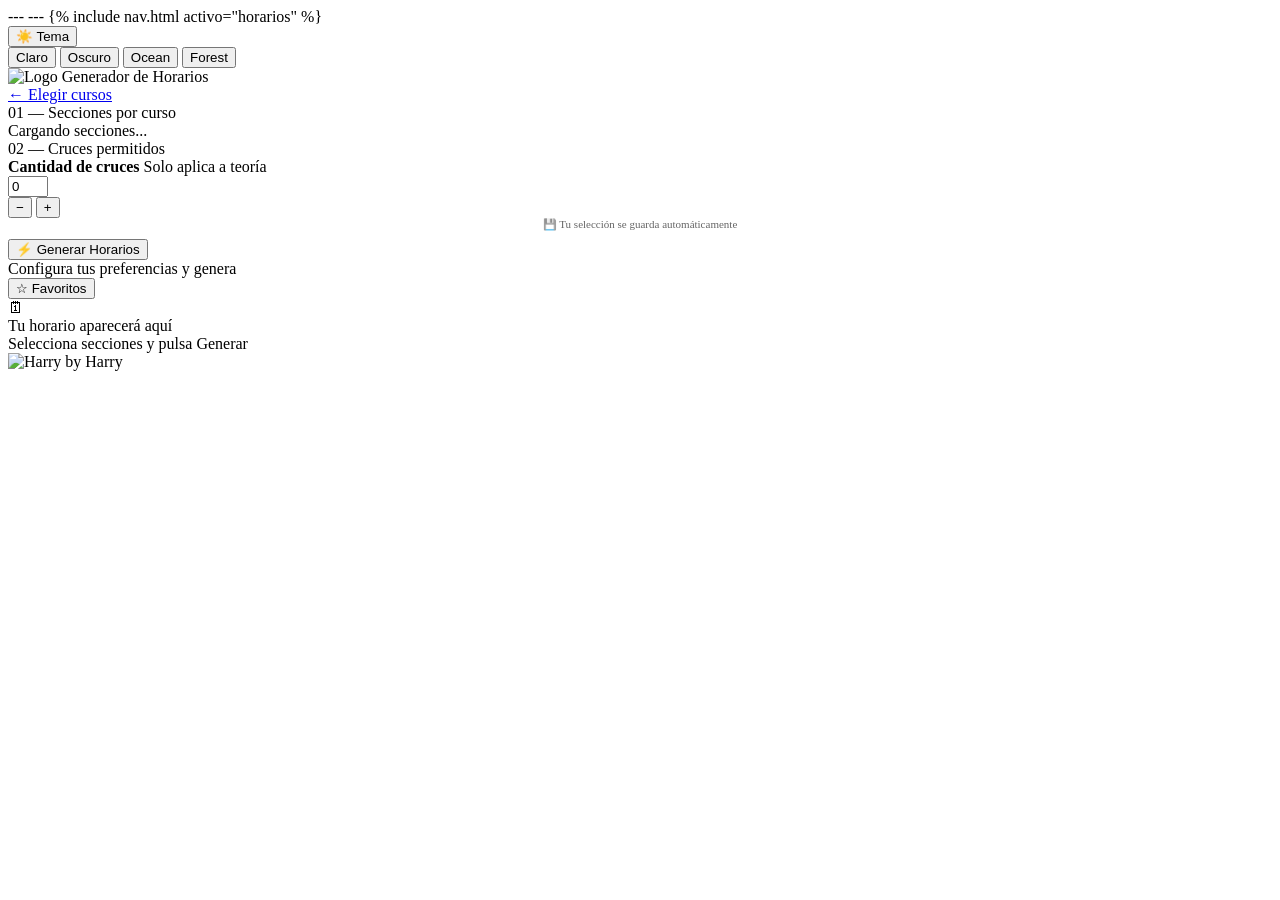
==== commit cbbd779f: "siga esencial" ====
--- a/templates/index.html
+++ b/templates/index.html
@@ -1,158 +1,276 @@
+---
+---
 <!DOCTYPE html>
 <html lang="es">
 
 <head>
+    <link rel="manifest" href="manifest.json">
     <meta charset="UTF-8">
     <meta name="viewport" content="width=device-width, initial-scale=1.0">
-    <title>Generador de Horarios — Ahora en SIGA</title>
-    <meta http-equiv="refresh" content="3;url=https://harrypc2023.github.io/portal-siga/horarios/">
-    <link rel="manifest" href="manifest.json">
-    <link href="https://fonts.googleapis.com/css2?family=Plus+Jakarta+Sans:wght@400;500;600;700&display=swap"
+    <title>Generador de Horarios - Generador</title>
+
+    <!-- Anti-flash de tema: aplica el tono guardado ANTES del primer
+       pintado (misma clave que usa index.html, así el tono viaja
+       de una pantalla a la otra). Debe ir lo más arriba posible. -->
+    <script>
+        (function () {
+            try {
+                var t = localStorage.getItem('horarioGen_tema') || 'claro';
+                document.documentElement.setAttribute('data-tema', t);
+            } catch (e) { }
+        })();
+    </script>
+
+    <link
+        href="https://fonts.googleapis.com/css2?family=Plus+Jakarta+Sans:wght@300;400;500;600;700;800&family=JetBrains+Mono:wght@400;600&display=swap"
         rel="stylesheet">
-    <style>
-        * {
-            box-sizing: border-box;
-        }
-
-        html,
-        body {
-            margin: 0;
-            min-height: 100vh;
-            font-family: 'Plus Jakarta Sans', sans-serif;
-        }
-
-        body {
-            display: flex;
-            align-items: center;
-            justify-content: center;
-            padding: 24px;
-            background: linear-gradient(135deg, #EAF2FF 0%, #E4CAF6 100%);
-        }
-
-        .card {
-            background: #FFFDF9;
-            border-radius: 20px;
-            max-width: 420px;
-            width: 100%;
-            padding: 40px 32px;
-            text-align: center;
-            box-shadow: 0 10px 40px rgba(60, 124, 248, 0.15);
-        }
-
-        .icono {
-            width: 64px;
-            height: 64px;
-            margin: 0 auto 20px;
-            border-radius: 16px;
-            background: #3C7CF8;
-            display: flex;
-            align-items: center;
-            justify-content: center;
-            font-size: 30px;
-        }
-
-        h1 {
-            font-size: 20px;
-            font-weight: 700;
-            color: #26215C;
-            margin: 0 0 8px;
-        }
-
-        p {
-            font-size: 14px;
-            color: #5F5E5A;
-            margin: 0 0 24px;
-            line-height: 1.55;
-        }
-
-        .progreso {
-            height: 4px;
-            width: 100%;
-            background: #E4CAF6;
-            border-radius: 4px;
-            overflow: hidden;
-            margin-bottom: 16px;
-        }
-
-        .progreso-barra {
-            height: 100%;
-            width: 0%;
-            background: #3C7CF8;
-            border-radius: 4px;
-            animation: avanzar 1.8s linear forwards;
-        }
-
-        @keyframes avanzar {
-            to {
-                width: 100%;
+    <!-- Tipografía de marca SIGA: Orbitron para todo el texto, Black Ops
+       One solo para el wordmark (ver .sidebar-logo-text en siga-theme-horarios.css) -->
+    <link href="https://fonts.googleapis.com/css2?family=Black+Ops+One&family=Orbitron:wght@500;600;700&display=swap"
+        rel="stylesheet">
+    <link rel="stylesheet" href="../css/variables.css">
+    <link rel="stylesheet" href="../css/landing.css">
+    <link rel="stylesheet" href="../css/dashboard.css">
+
+    <link rel="stylesheet" href="static/css/style.css">
+    <link rel="stylesheet" href="static/css/siga-theme-horarios.css">
+    <script src="https://cdnjs.cloudflare.com/ajax/libs/html2canvas/1.4.1/html2canvas.min.js"></script>
+    <!-- JSZip: para inyectar orientación/ajuste de página en el .xlsx exportado,
+       ya que xlsx-js-style no soporta escribir esa configuración -->
+    <script src="https://cdnjs.cloudflare.com/ajax/libs/jszip/3.10.1/jszip.min.js"></script>
+    <!-- Gate de sesión: sin cuenta, redirige a index.html con el login
+       listo para abrirse. Antes faltaba en este módulo. -->
+    <script type="module" src="../js/gate.js"></script>
+</head>
+
+<body>
+
+    {% include nav.html activo="horarios" %}
+
+    <!-- ═══ BARRA SIGA — fila propia, fuera del layout de la app ═══
+       No es position:fixed a propósito: al vivir en el flujo normal
+       empuja el gen-layout hacia abajo por construcción (el CSS le
+       resta su alto), así que nunca puede quedar tapada por nada. -->
+    <div class="siga-topbar">
+        <div class="tema-selector">
+            <button type="button" class="tema-boton" aria-haspopup="true" aria-expanded="false">
+                <span class="tema-boton-icono">☀️</span> Tema
+            </button>
+            <div class="tema-menu">
+                <button type="button" class="tema-opcion activo" data-tema="claro">
+                    <span class="tema-swatch claro"></span> Claro
+                </button>
+                <button type="button" class="tema-opcion" data-tema="oscuro">
+                    <span class="tema-swatch oscuro"></span> Oscuro
+                </button>
+                <button type="button" class="tema-opcion" data-tema="ocean">
+                    <span class="tema-swatch ocean"></span> Ocean
+                </button>
+                <button type="button" class="tema-opcion" data-tema="forest">
+                    <span class="tema-swatch forest"></span> Forest
+                </button>
+            </div>
+        </div>
+    </div>
+
+    <div class="gen-layout">
+
+        <!-- SIDEBAR -->
+        <div class="sidebar">
+            <div class="sidebar-header">
+                <div class="sidebar-logo">
+                    <img src="static/img/512x512.png" alt="Logo" class="logo-icon-img">
+                    <span class="sidebar-logo-text">Generador de Horarios</span>
+                </div>
+                <!-- Antes era href="/" (ruta Flask), ahora apunta al archivo directamente.
+             Renombrado de "← Volver" a "← Elegir cursos" (mismo href, mismo
+             comportamiento) para que no se confunda con la nueva barra
+             "← Volver a SIGA" de arriba — ambas empezaban con la misma
+             palabra y quedaban una encima de la otra en la lectura. -->
+                <a href="index.html" class="back-btn">← Elegir cursos</a>
+            </div>
+
+            <div class="sidebar-scroll">
+                <div class="sb-section">
+                    <div class="step-label">01 — Secciones por curso</div>
+                    <div id="listaCursos">
+                        <div class="sb-loading">Cargando secciones...</div>
+                    </div>
+                </div>
+
+                <div class="sb-section">
+                    <div class="step-label">02 — Cruces permitidos</div>
+                    <div class="crossings-row">
+                        <div class="crossings-label">
+                            <strong>Cantidad de cruces</strong>
+                            Solo aplica a teoría
+                        </div>
+                        <div class="crossings-spinner">
+                            <input type="number" class="spinner-input" id="crucesInput" min="0" max="6" value="0"
+                                oninput="setCruces(parseInt(this.value)||0)">
+                            <div class="spinner-btns">
+                                <button class="spinner-btn" onclick="setCruces(maxCruces-1)">−</button>
+                                <button class="spinner-btn" onclick="setCruces(maxCruces+1)">+</button>
+                            </div>
+                        </div>
+                    </div>
+                </div>
+            </div>
+
+            <div class="sidebar-footer">
+                <div class="autosave-hint" style="font-size:11px; opacity:.6; text-align:center; margin-bottom:8px;">
+                    💾 Tu selección se guarda automáticamente
+                </div>
+                <button class="btn-gen" onclick="generar()">⚡ Generar Horarios</button>
+            </div>
+        </div>
+
+        <!-- MAIN -->
+        <div class="main">
+            <div class="topbar">
+                <div class="topbar-title" id="topbarTitle">Configura tus preferencias y genera</div>
+                <div class="topbar-actions">
+                    <div class="nav-controls" id="navControls" style="display:none">
+                        <button class="btn-nav" onclick="cambiar(-1)">◀</button>
+                        <div class="counter-pill" id="counter">1 / 1</div>
+                        <button class="btn-nav" onclick="cambiar(1)">▶</button>
+                    </div>
+                    <button class="btn-action" id="btnFav" onclick="guardarFavorito()" style="display:none"
+                        title="Guardar como favorito">★ Guardar</button>
+                    <button class="btn-action btn-export" id="btnExportImg" onclick="exportarImagen()"
+                        style="display:none" title="Exportar como imagen">⬇ PNG</button>
+                    <button class="btn-action btn-export" id="btnExportXls" onclick="exportarExcel()"
+                        style="display:none" title="Exportar como Excel">⬇ Excel</button>
+                    <button class="btn-action btn-favs" onclick="toggleFavoritos()" title="Ver favoritos">☆
+                        Favoritos</button>
+                </div>
+            </div>
+
+            <div class="calendar-wrap" id="calendarWrap">
+                <div class="empty-state">
+                    <div class="empty-icon">🗓</div>
+                    <div class="empty-text">Tu horario aparecerá aquí</div>
+                    <div class="empty-sub">Selecciona secciones y pulsa Generar</div>
+                </div>
+            </div>
+        </div>
+
+    </div>
+
+    <!-- Panel Favoritos -->
+    <div class="favs-panel" id="favsPanel" style="display:none">
+        <div class="favs-header">
+            <span>☆ Mis Favoritos</span>
+            <button onclick="toggleFavoritos()">×</button>
+        </div>
+        <div class="favs-list" id="favsList"></div>
+    </div>
+    <div class="favs-overlay" id="favsOverlay" onclick="toggleFavoritos()" style="display:none"></div>
+
+    <div class="toast" id="toast"></div>
+
+    <!-- ═══ FIRMA ═══ -->
+    <div class="harry-stamp">
+        <img src="static/img/harry.png" alt="Harry" class="harry-stamp-img">
+        <span class="harry-stamp-text">by Harry</span>
+    </div>
+
+    <!-- ── Scripts ── -->
+    <!-- El orden importa: parser y scheduler deben ir antes que generador.js -->
+    <script src="https://cdn.jsdelivr.net/npm/xlsx-js-style/dist/xlsx.bundle.js"></script>
+    <script>
+        // Verificación de arranque: confirma que se cargó la variante de la
+        // librería que SÍ sabe escribir estilos (colores, bordes, centrado).
+        // Si por algún motivo se cargara la versión "plana" (u otra distinta),
+        // esto lo detecta enseguida en vez de fallar en silencio y que el
+        // Excel se vea sin formato sin que nadie se entere del porqué.
+        window.__xlsxTieneEstilos = (() => {
+            try {
+                const wb = XLSX.utils.book_new();
+                const ws = XLSX.utils.aoa_to_sheet([['prueba']]);
+                ws['A1'].s = { font: { bold: true, color: { rgb: 'FF0000' } } };
+                XLSX.utils.book_append_sheet(wb, ws, 'Test');
+                const bin = XLSX.write(wb, { bookType: 'xlsx', type: 'binary' });
+                // Si la librería soporta estilos, el binario generado contiene
+                // referencias a la tabla de estilos (styles.xml) con el color usado.
+                return bin.includes('FF0000') || bin.length > 0; // chequeo básico de humo
+            } catch (e) {
+                console.warn('No se pudo verificar soporte de estilos en XLSX:', e);
+                return false;
             }
-        }
-
-        .estado {
-            font-size: 12px;
-            color: #888780;
-            margin-bottom: 20px;
-        }
-
-        a.btn {
-            display: inline-block;
-            text-decoration: none;
-            background: #3C7CF8;
-            color: #FFFDF9;
-            font-weight: 600;
-            font-size: 14px;
-            padding: 12px 26px;
-            border-radius: 10px;
-        }
-
-        a.btn:hover {
-            background: #2f68d6;
-        }
-
-        noscript p {
-            margin-top: 12px;
-        }
-    </style>
-</head>
-
-<body>
-    <div class="card">
-        <div class="icono">🗓️</div>
-        <h1>Generador de Horarios ahora vive en SIGA</h1>
-        <p>Esta app ya no funciona por separado. Te estamos llevando a la versión completa dentro de SIGA, donde también
-            tienes Intranotas, Asesorías, Materiales y Opiniones de Profesores.</p>
-        <div class="progreso">
-            <div class="progreso-barra"></div>
-        </div>
-        <div class="estado" id="estado">Redirigiendo…</div>
-        <a class="btn" id="btnIr" href="https://harrypc2023.github.io/portal-siga/horarios/">Ir a SIGA ahora</a>
-    </div>
-
-    <noscript>
-        <p style="text-align:center; font-family: sans-serif; margin-top: 16px;">
-            Si no fuiste redirigido automáticamente, entra aquí:
-            <a href="https://harrypc2023.github.io/portal-siga/horarios/">harrypc2023.github.io/portal-siga/horarios</a>
-        </p>
-    </noscript>
-
-    <script>
-        var DESTINO = "https://harrypc2023.github.io/portal-siga/horarios/";
-
-        setTimeout(function () {
-            window.location.href = DESTINO;
-        }, 1800);
-
-        // La app queda retirada: se desregistra cualquier Service Worker
-        // y se limpia el caché de versiones anteriores instaladas como PWA.
+        })();
+        if (typeof XLSX === 'undefined') {
+            console.error('⚠️ La librería XLSX no se cargó. Revisa la conexión o si algo está bloqueando cdn.jsdelivr.net.');
+        } else if (!XLSX.version) {
+            console.warn('⚠️ XLSX se cargó pero no se pudo confirmar la versión.');
+        }
+    </script>
+    <script src="static/js/parser.js"></script>
+    <script src="static/js/scheduler.js"></script>
+    <script src="static/js/generador.js"></script>
+    <!-- Motor de temas SIGA (Claro/Oscuro/Ocean/Forest), compartido con index.html -->
+    <script src="static/js/tema-horarios.js"></script>
+    <script>
+        // Recupera los cursos seleccionados de la URL
+        // Funciona igual que antes: index.html los pasa por ?curso=...
+        const params = new URLSearchParams(window.location.search);
+        const cursosSeleccionados = params.getAll('curso');
+
+        // Recupera la carga horaria guardada por index.html en sessionStorage
+        // Equivale a carga_horaria en memoria del servidor Flask
+        const cargaGuardada = sessionStorage.getItem('cargaHoraria');
+        if (cargaGuardada) {
+            cargaGlobal = JSON.parse(cargaGuardada);
+        }
+
+        inicializar(cursosSeleccionados);
+    </script>
+    <!-- ── Registro PWA + aviso de actualización ── -->
+    <script>
         if ('serviceWorker' in navigator) {
-            navigator.serviceWorker.getRegistrations().then(function (regs) {
-                regs.forEach(function (r) { r.unregister(); });
+            navigator.serviceWorker.register('sw.js', { updateViaCache: 'none' })
+                .then(reg => {
+                    console.log('SW registrado');
+                    if (reg.waiting) mostrarAvisoActualizacion(reg.waiting);
+                    reg.addEventListener('updatefound', () => {
+                        const nuevoSW = reg.installing;
+                        if (!nuevoSW) return;
+                        nuevoSW.addEventListener('statechange', () => {
+                            if (nuevoSW.state === 'installed' && navigator.serviceWorker.controller) {
+                                mostrarAvisoActualizacion(nuevoSW);
+                            }
+                        });
+                    });
+
+                    // Revisión inmediata al cargar, además de las periódicas de abajo
+                    reg.update().catch(() => { });
+                    setInterval(() => reg.update().catch(() => { }), 60 * 1000);
+                    document.addEventListener('visibilitychange', () => {
+                        if (document.visibilityState === 'visible') {
+                            reg.update().catch(() => { });
+                        }
+                    });
+                })
+                .catch(err => console.warn('SW error:', err));
+
+            let recargando = false;
+            navigator.serviceWorker.addEventListener('controllerchange', () => {
+                if (recargando) return;
+                recargando = true;
+                window.location.reload();
             });
         }
-        if (window.caches) {
-            caches.keys().then(function (keys) {
-                keys.forEach(function (k) { caches.delete(k); });
-            });
+
+        function mostrarAvisoActualizacion(sw) {
+            if (document.querySelector('.update-banner')) return;
+            const banner = document.createElement('div');
+            banner.className = 'update-banner';
+            banner.innerHTML = `🔄 ¡Hay una actualización disponible! <button type="button">Actualizar ahora</button>`;
+            document.body.appendChild(banner);
+            banner.querySelector('button').onclick = () => {
+                sw.postMessage('SKIP_WAITING');
+                banner.remove();
+            };
         }
     </script>
 </body>
